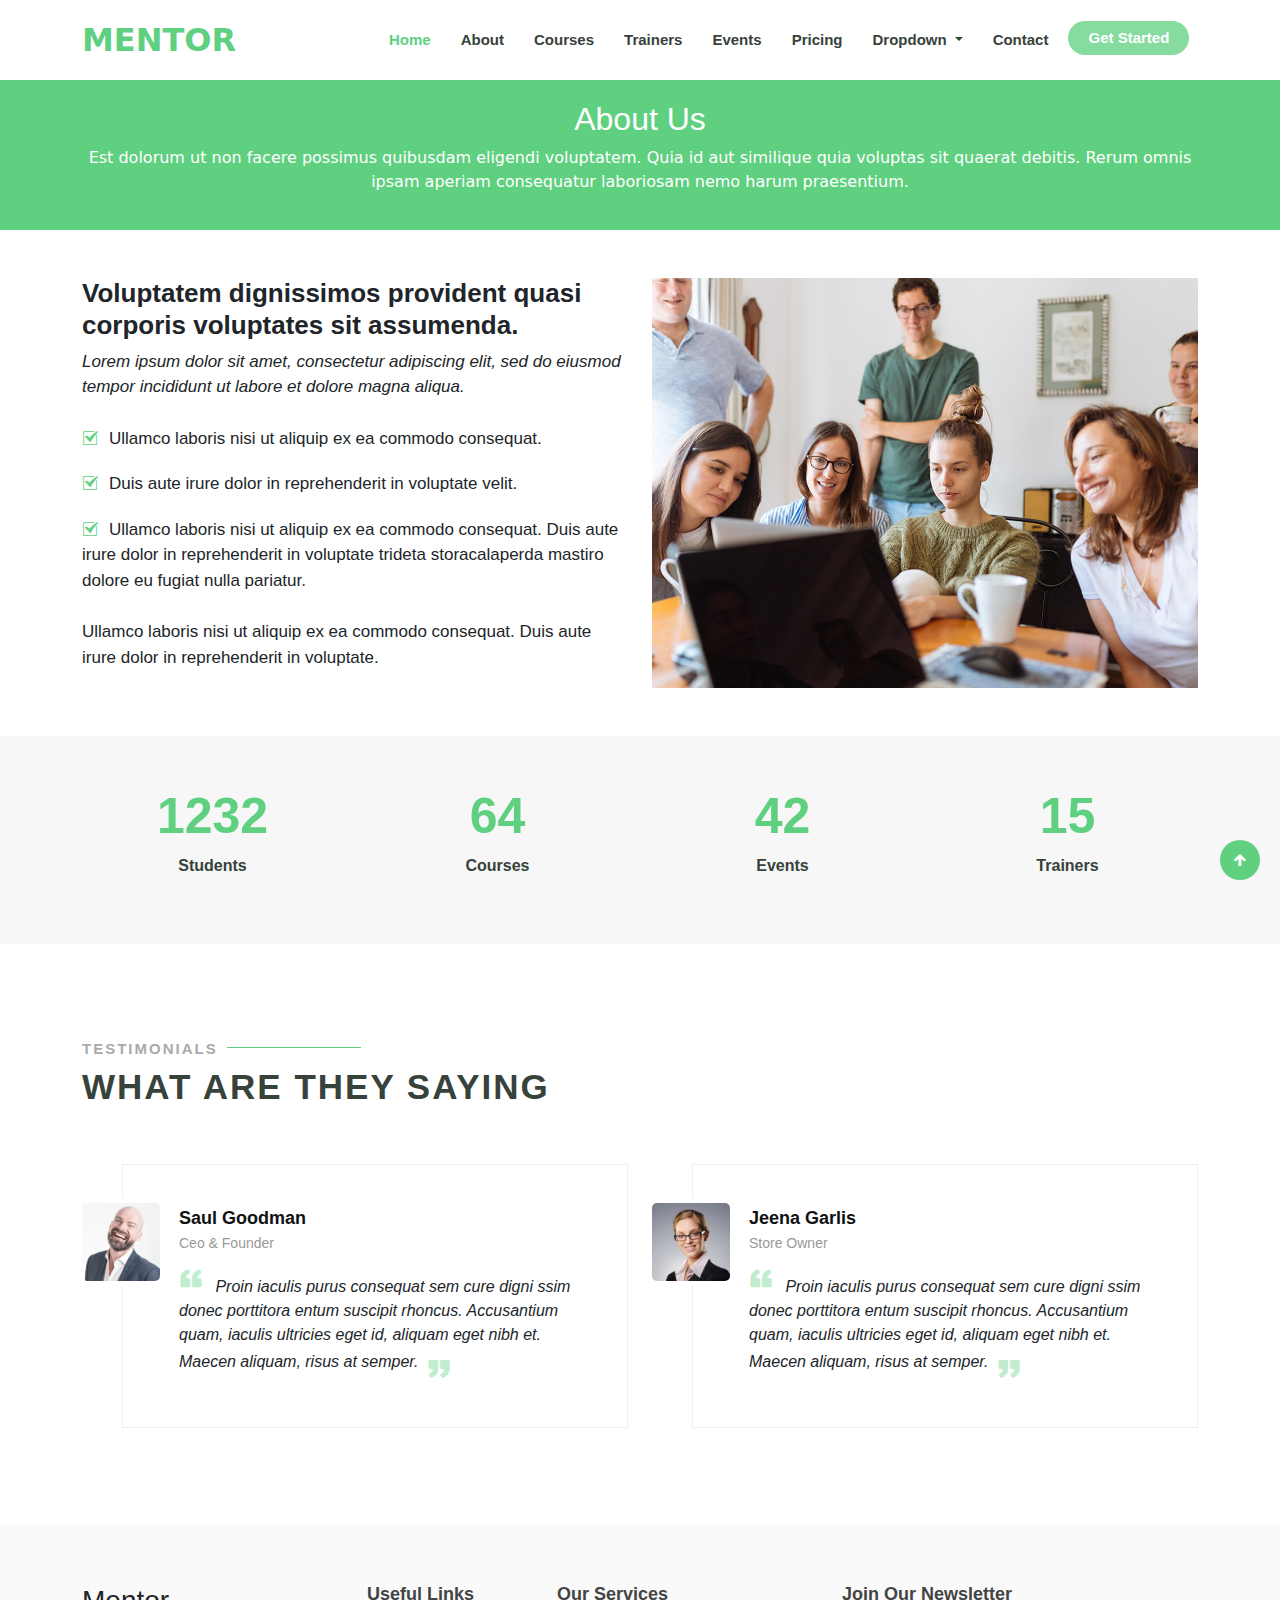
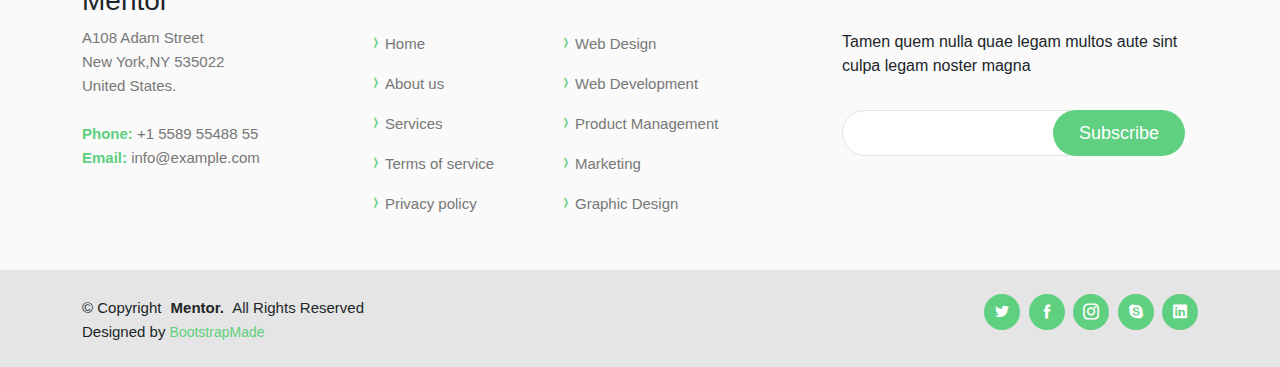
==== about.html @ c1cd203e "update" ====
<!doctype html>
<html>
<head>
     <title> Mentor Template With Bootstrap</title>
             <!---- meta link ------>
	 <meta charset="UTF-8">
	 <meta name="viewport" content="width=device-width , initial-scale=1.0">
             <!---- favicon link ----->
     <link rel="icon" href="images/favicon.png">
	         <!---- icofont link ----->
	 <link rel="stylesheet" href="icon/icofont.min.css">
	         <!----- bootstrap link ---->
	 <link rel="stylesheet" href="css/bootstrap.min.css">
	         <!---- css link ----->
	 <link rel="stylesheet" href="css/main.css">
	 
</head>
<body>

             <!--------- header section start ---------->
  
        <header class="navbar navbar-expand-lg navbar-light bg-white pt-3 pb-3">
			  
			  <div class="col-lg-12">
				<div class="container">
			  <div class="row">
			  
			     <div class="col-lg-3">
				     <a class="logo fs-2 fw-bolder" href="index.html">MENTOR</a>
								<button class="navbar-toggler" type="button" data-bs-toggle="collapse" data-bs-target="#navbarNavDropdown" aria-controls="navbarNavDropdown" aria-expanded="false" aria-label="Toggle navigation">
								<span class="navbar-toggler-icon"></span>
								</button>
				 </div>
				 
				 
				 <div class="col-lg-9 d-flex">
				   <div class="collapse navbar-collapse align-items-center" id="navbarNavDropdown">
					 <ul class="navbar-nav">
					
							<li class="nav-item">
							  <a class="nav-link active" aria-current="page" href="index.html">Home</a>
							</li>
							
							<li class="nav-item">
							  <a class="nav-link" href="about.html">About</a>
							</li>
							
							<li class="nav-item">
							  <a class="nav-link" href="courses.html">Courses</a>
							</li>
							
							<li class="nav-item">
							  <a class="nav-link" href="trainers.html">Trainers</a>
							</li>
							
							<li class="nav-item">
							  <a class="nav-link" href="events.html">Events</a>
							</li>
							
							<li class="nav-item">
							  <a class="nav-link" href="pricing.html">Pricing</a>
							</li>
							
							<li class="nav-item dropdown">
							
							    <a class="nav-link dropdown-toggle" href="#" id="navbarDropdownMenuLink"  data-bs-toggle="dropdown" aria-expanded="false">
								Dropdown
							    </a>
							  <ul class="dropdown-menu" aria-labelledby="navbarDropdownMenuLink">
								<li><a class="dropdown-item pb-2" href="#">Dropdown 1</a></li>
								
								<li class="dropdown-in">
								
								<a class="dropdown-item pb-2" href="#">Deep Dropdown <i class="icofont-caret-right ps-4"></i></a>
								   
								   <ul class="sub-dropdown">
										<li><a href="#"> Deep Dropdown 1 </a></li>
										<li><a href="#"> Deep Dropdown 2 </a></li>
										<li><a href="#"> Deep Dropdown 3 </a></li>
										<li><a href="#"> Deep Dropdown 4 </a></li>
										<li><a href="#"> Deep Dropdown 5 </a></li>
								   </ul>
								
								</li>
								
								<li><a class="dropdown-item pb-2" href="#">Dropdown 3</a></li>
								<li><a class="dropdown-item pb-2" href="#">Dropdown 4</a></li>
								<li><a class="dropdown-item pb-2" href="#">Dropdown 5</a></li>
							  </ul>
							  
							</li>
							
							<li class="nav-item">
							  <a class="nav-link" href="contact.html">Contact</a>
							</li>
							
							<li class="nav-item">
							  <a class="nav-link get-btn" href="courses.html">Get Started</a>
							</li>
							
							
							
					 </ul>
				   </div>
				 </div>
				</div>
				</div>
			</div>
        </header>
		
		
		          <!--------- header section end ---------->
				  
				  
				  
		

            <!--------- about section start --------------------> 
			
			
			
	<section class="about-in" id="about-in">
				<div class="container">
				   <div class="about-in-title">
						   <h4> About Us </h4>
						   <p>Est dolorum ut non facere possimus quibusdam eligendi voluptatem. Quia id aut similique quia voluptas sit quaerat debitis. Rerum omnis ipsam aperiam consequatur laboriosam nemo harum praesentium.</p>
				   </div> 
				</div>
	</section>
	
	
	
	
	<section class="pt-5 image-content">
		   <div class="container">
		      <div class="row">
			     
					 <div class="col-lg-6">
						 <div class="content">
							 <h3>Voluptatem dignissimos provident quasi corporis voluptates sit assumenda.</h3>
							 <p class="content-italic">Lorem ipsum dolor sit amet, consectetur adipiscing elit, sed do eiusmod tempor incididunt ut labore et dolore magna aliqua.</p>
							 <ul class="img-content-list">
								 <li><i class="icofont-tick-boxed"></i>Ullamco laboris nisi ut aliquip ex ea commodo consequat.</li>
								 <li><i class="icofont-tick-boxed"></i>Duis aute irure dolor in reprehenderit in voluptate velit.</li>
								 <li><i class="icofont-tick-boxed"></i>Ullamco laboris nisi ut aliquip ex ea commodo consequat. Duis aute irure dolor in reprehenderit in voluptate trideta storacalaperda mastiro dolore eu fugiat nulla pariatur.</li>
							 </ul>
							 <p class="last-line">Ullamco laboris nisi ut aliquip ex ea commodo consequat. Duis aute irure dolor in reprehenderit in voluptate.</p>
						 </div>
					 </div>
				 
					 <div class="col-lg-6">
						<div class="image-box">
							<img src="images/dis.jpg" class="img-fluid" alt="images-content-images">
						</div>
					 </div>
				 
			  </div>
		   </div>
		<section>
		
		
		
		
	<section class="mt-5 mb-5 rating-section">
	    <div class="container">
		    <div class="row">
			
			    <div class="col-lg-3">
				     <div class="rating-box">
					    <h2>1232</h2>
						<p>Students</p>
					 </div>
				</div>
				
				
				<div class="col-lg-3">
				     <div class="rating-box">
					    <h2>64</h2>
						<p>Courses</p>
					 </div>
				</div>
				
				<div class="col-lg-3">
				     <div class="rating-box">
					    <h2>42</h2>
						<p>Events</p>
					 </div>
				</div>
				
				<div class="col-lg-3">
				     <div class="rating-box">
					    <h2>15</h2>
						<p>Trainers</p>
					 </div>
				</div>
				
			</div>
		</div>
	</section>
	
	       <!------ testimoials ----->
	
	<section class="pt-5 pb-5 testimonials-section">
	   <div class="container">
	      <div class="row">
		  
		     <div class="col-lg-12">
			    <div class="testimonials-title">
				  <h6>testimonials</h6>
				  <div class="testimonials-line"></div>
				  <h2>what are they saying</h2>
				</div>
			 </div>
			 
			 
			         <!---- box-1 ---->
			 
			<div class="col-lg-6 mt-5">
			   <div class="testi-box">
			        <div class="testi-box-content">
					    <img src="images/about/testimonials-1.jpg" alt="testimoials-image">
						<h3>Saul Goodman</h3>
						<h4>Ceo & Founder </h4>
						<p class="fst-italic"> <i class="icofont-quote-left"></i> Proin iaculis purus consequat sem cure digni ssim donec porttitora entum suscipit rhoncus. Accusantium quam, iaculis ultricies eget id, aliquam eget nibh et. Maecen aliquam, risus at semper.<i class="icofont-quote-right"></i> </p>
					</div>
			   </div>
			</div>
			         <!---- box-2 ---->
			<!--<div class="col-lg-6 mt-5">
			   <div class="testi-box">
			        <div class="testi-box-content">
					    <img src="images/about/testimonials-2.jpg" alt="testimoials-image">
						<h3>Sara Wilsson</h3>
						<h4>Designer</h4>
						<p class="fst-italic"> <i class="icofont-quote-left"></i> Proin iaculis purus consequat sem cure digni ssim donec porttitora entum suscipit rhoncus. Accusantium quam, iaculis ultricies eget id, aliquam eget nibh et. Maecen aliquam, risus at semper.<i class="icofont-quote-right"></i> </p>
					</div>
			   </div>
			</div>-->
			         <!---- box-3 ---->
			<div class="col-lg-6 mt-5">
			   <div class="testi-box">
			        <div class="testi-box-content">
					    <img src="images/about/testimonials-3.jpg" alt="testimoials-image">
						<h3>Jeena Garlis</h3>
						<h4>Store Owner </h4>
						<p class="fst-italic"> <i class="icofont-quote-left"></i> Proin iaculis purus consequat sem cure digni ssim donec porttitora entum suscipit rhoncus. Accusantium quam, iaculis ultricies eget id, aliquam eget nibh et. Maecen aliquam, risus at semper.<i class="icofont-quote-right"></i> </p>
					</div>
			   </div>
			</div>
			         <!---- box-4 ---->
			<!--<div class="col-lg-6 mt-5">
			   <div class="testi-box">
			        <div class="testi-box-content">
					    <img src="images/about/testimonials-4.jpg" alt="testimoials-image">
						<h3>Matt Brandon</h3>
						<h4>Freelancer </h4>
						<p class="fst-italic"> <i class="icofont-quote-left"></i> Proin iaculis purus consequat sem cure digni ssim donec porttitora entum suscipit rhoncus. Accusantium quam, iaculis ultricies eget id, aliquam eget nibh et. Maecen aliquam, risus at semper.<i class="icofont-quote-right"></i> </p>
					</div>
			   </div>
			</div>-->
			         <!---- box-5 ---->
			<!--<div class="col-lg-6 mt-5">
			   <div class="testi-box">
			        <div class="testi-box-content">
					    <img src="images/about/testimonials-5.jpg" alt="testimoials-image">
						<h3>John Larson</h3>
						<h4>Entrepreneur </h4>
						<p class="fst-italic"> <i class="icofont-quote-left"></i> Proin iaculis purus consequat sem cure digni ssim donec porttitora entum suscipit rhoncus. Accusantium quam, iaculis ultricies eget id, aliquam eget nibh et. Maecen aliquam, risus at semper.<i class="icofont-quote-right"></i> </p>
					</div>
			   </div>
			</div>-->
			 
			 
			 
								 
			 
		  </div>
	   </div>
	</section>
	

              <!--------- about section end -------------------->
			  
			  
			  
			  
			  
			  
	
			  
			  
			
			
			     <!-------- footer section start -------->
				 
				 
	
	<footer class="footer-section mt-5">
	   <div class="container">
	      <div class="row">
		  
		     <div class="col-lg-3">
				     <div class="main-details">
					     <h3>Mentor</h3>
						 <p> A108 Adam Street <br> New York,NY 535022 <br> United States. <br><br> 
						 <strong>Phone:</strong> +1 5589 55488 55<br>
						 <strong>Email:</strong>  info@example.com
						 </p>
					 </div>
				</div>
				
				    <!--- useful links -->
					
				<div class="col-lg-2">
				     <div class="useful-links">
					     <h4> Useful Links </h4>
						 <ul class="useful-links-list lh-5">
						     <li><i class="icofont-curved-right"></i><a href="#">Home</li></a>
							 <li><i class="icofont-curved-right"></i><a href="#">About us</li></a>
							 <li><i class="icofont-curved-right"></i><a href="#">Services</li></a>
							 <li><i class="icofont-curved-right"></i><a href="#">Terms of service</li></a>
							 <li><i class="icofont-curved-right"></i><a href="#">Privacy policy</li></a>
						 </ul>
					 </div>
				</div>
				
				    <!--- our services -->
					
				<div class="col-lg-3">
				     <div class="our-services">
					     <h4> Our Services </h4>
						 <ul class="our-services-list">
						     <li><i class="icofont-curved-right"></i><a href="#">Web Design</li></a>
							 <li><i class="icofont-curved-right"></i><a href="#">Web Development</li></a>
							 <li><i class="icofont-curved-right"></i><a href="#">Product Management</li></a>
							 <li><i class="icofont-curved-right"></i><a href="#">Marketing</li></a>
							 <li><i class="icofont-curved-right"></i><a href="#">Graphic Design</li></a>
						 </ul>
					 </div>
				</div>
				
				  <!--- subscribe -->
				  
				<div class="col-lg-4">
				     <div class="subscribe">
					     <h4> Join Our Newsletter </h4>
						 <p class="pt-3 pb-3 fs-6"> Tamen quem nulla quae legam multos aute sint culpa legam noster magna </p>
						 
						 <form class="subscribe-btn">
						    <input type="email" name="email" id="email" required>
							<button>Subscribe</button>
						 </form> 
					 </div>
				</div>
				
				
		  </div>
	   </div>
	</footer>
				 
				 
				 
				 <!-------- footer section end -------->
				 
				 
				 
			         <!------------- copyright section start ---------->
					 
					 
	<section class="copyright pt-4 pb-4">
	    <div class="container">
		   <div class="row">
		   
		      <div class="col-lg-9"> 
			      <div class="rights-details">
				      © Copyright <span>Mentor.</span> All Rights Reserved
				  </div>
				  <div class="rights-link">
				       Designed by <a href="#">BootstrapMade</a>
				  </div>
			  </div>
			  
			  <div class="col-lg-3">
			      <div class="end-link">
				     <a href="#"><i class="icofont-twitter"></i></a>
					 <a href="#"><i class="icofont-facebook"></i></a>
					 <a href="#"><i class="icofont-instagram"></i></a>
					 <a href="#"><i class="icofont-skype"></i></a>
					 <a href="#"><i class="icofont-linkedin"></i></a>
				  </div>
				  
			  
			      <!---- arrow ---->
				  
			  <div class="arrow">
			     <a href="#"><i class="icofont-arrow-up"></i></a>
			  </div>
			  </div>
			  
			  
		  </div>
		</div>
	</section>


                    <!------------- copyright section end ------------>	
    
     
	 
	          
			  
			  
			  
  
			  
			  
			  
			  
			  
	<script src="js/bootstrap.bundle.min.js"> </script>		  
</body>
</html>
---- css/main.css ----
*{
	margin:0;
	padding:0;
	box-sizing:border-box;
}

     /*--- ol,ul commom style ---*/

ol,ul{
	padding-left:0 !important;
}
h1,h2,h3,h4,h5,h6{
	font-family: "Raleway", sans-serif;
}




             /*------------ header section style start -----*/

.navbar{
	position:fixed;
	z-index:2;
	top:0;
	right:0;
	left:0;
	bottom:auto;
}
.navbar a.logo{
	text-decoration:none;
	color:#5fcf80;
}


	/*---- nav-link ---*/
	
.navbar-nav .nav-item .nav-link{
	font-size:15px;
	font-weight:600;
	padding-left:22px;
	color:#37423b;
	font-family: "Poppins", sans-serif;
	transition:all 0.3s ease;
}
.navbar-light .navbar-nav .nav-link.active, .navbar-light .navbar-nav .show>.nav-link{
	color:#5fcf80;
}
.navbar-nav .nav-item .nav-link:hover{
	color:#5fcf80;
}

.navbar-nav .nav-item .get-btn{
	color:#fff;
	display:inline-block;
	background-color:#86db9f;
	padding:6px 20px;
	border-radius:25px;
	margin-left:12px;
}
.navbar-nav .nav-item .get-btn:hover{
	color:#fff;
	background-color:#3ac162;
}


      /*----- dropdown ----*/


.dropdown-menu {
	border:none;
	box-shadow:2px 2px 18px -5px #ccc;
}
.dropdown-item{
	font-weight:600;
}
.dropdown-item:hover{
	color:#5fcf80;
	background:none;
}
.nav-li:hover .dropdown-item {
	transform:translateY(0);
	opacity:1;
	visibility:visible;
}

	

.dropdown-in{
	position:relative;
}
.dropdown-in i{
	padding-left:60px;
}

       /*--- ---*/
	   
.sub-dropdown{
	position:absolute;
	top:0;
	right:100%;
	min-width:190px;
	background-color:#fff;
	box-shadow:2px 2px 18px -5px #ccc;
	border-radius:2px;
	text-align:left;
	transform:translateX(-15px);
	opacity:0;
	visibility:hidden;
	transition:all 0.3s ease;
	margin-left:80px;
}
.sub-dropdown li{
	list-style-type:none;
}
.sub-dropdown li a{
	text-decoration:none;
	font-weight:600;
	color:#212529;
	display:block;
	padding:10px 0px 6px 20px;
	transition:all 0.3s ease;
}
.sub-dropdown li a:hover{
	color:#5fcf80;
}
.dropdown-in:hover .sub-dropdown{
	transform:translateX(0);
	opacity:1;
	visibility:visible;
}
	
			 
			 
			 /*------------ header section style end -----*/
			 
			 


             /*--------- banner section style start -------*/
			 
			 
.banner-section{
	background-image: linear-gradient(rgba(0, 0 , 0, 0.4), rgba(0, 0, 0, 0.4)) ,url("../images/main-img.jpg");
	background-size:cover;
	background-attachment:fixed;
	background-position:top center;
	width:100%;
	height:75vh;
}
.banner-content{
	color:#fff;
	padding-top:175px;
}
.banner-content h1{
	font-size:50px;
	font-weight:700;
}
.banner-content p{
	font-size:24px;
	padding-bottom:20px;
}
.banner-content a.banner-btn{
	text-decoration:none;
	color:#fff;
	font-size:18px;
	border:2px solid #fff;
	padding:10px 35px;
	border-radius:25px;
	transition:all 0.3s ease;
}
.banner-content a.banner-btn:hover{
	background-color:#5fcf80;
	color:#fff;
	border-color:#5fcf80;
}
 
 
                /*--------- banner section style end -------*/
				
				
				
				/*--------- image-content section style start -------*/

.image-content{
	font-family: "Raleway", sans-serif;
}				
.content h3{
	font-size:26px;
	font-weight:600;
}
.content .content-italic{
	font-size:17px;
	font-style:italic;
}
.content .last-line{
	font-size:17px;
}

.content ul li{
	list-style-type:none;
	font-size:17px;
	padding-top:10px;
	padding-bottom:10px;
}
.content ul li i{
	color:#5fcf80;
	margin-right:10px;
	line-height:1.5;
}			
				
				/*--------- image-content section style end -------*/
				
				
				
				/*-------- rating section style start -----------*/

.rating-section{
	background-color:#f6f7f6;
}				
.rating-box{
	text-align:center;
	padding:50px 0;
}
.rating-box h2{
	color:#5fcf80;
	font-size:50px;
	font-weight:700;
}
.rating-box p{
	font-size:16px;
	color:#37423b;
	font-weight:bold;
	font-family: "Raleway", sans-serif;
}
				
				
				/*-------- rating section style end -----------*/
				
				
				
				/*-------- details section section style start -----------*/
				

  /*--- main-box --*/
.main-box{
	border-radius:5px;
	background-color:#5fcf80;
	font-family: "Raleway", sans-serif;
}
.main-box a{
	display:inline-block;
	text-decoration:none;
	border-radius:50px;
	padding:8px 25px;
	color:#fff;
    background: rgba(255, 255, 255, 0.2);
	transition:all 0.3s ease;
}
.main-box .details-btn a:hover{
	color:#5fcf80;
	background-color:#fff;
}


/*-- second box ---*/



.second-box{
	border:1px solid #eef0ef;
	text-align:center;
	padding:20px 30px;
}
.second-box i{
	display:inline-block;
	font-size:30px;
	border-radius:50%;
	padding:15px 15px;
	color:#5fcf80;
	background-color:#ecf9f0;
	margin-top:20px;
	margin-bottom:25px;
}
.second-box h5{
	font-size:20px;
	font-weight:600;
	margin-bottom:30px;
	
}
.second-box p{
	font-size:15px;
	color:#848484;
	line-height:1.5;
	margin-bottom:30px;
}

				
				
				/*-------- details section section style end -----------*/
				
				
				
				
			/*--------- trading section style start ------*/
			
			
.trading-box{
	border:1px solid #eef0ef;
	padding:20px;
	margin-bottom:20px;
}

.trading-box i{
	display:inline-block;
	font-size:32px;
}
.trading-box h5 a{
	text-decoration:none;
	color:#37423b;
	font-size:16px;
	font-weight:600;
	text-align:center;
	padding-left:15px;
	transition:all 0.3s ease;
}
.trading-box:hover{
	border-color:#5fcf80;
}
.trading-box:hover h5 a{
	color:#5fcf80;
}
			

			/*--------- trading section style end ------*/
			
			
			
			
			/*--------- course section style start ------*/
			
			
.course-title h6{
	position:relative;
	text-transform:uppercase;
	font-size:15px;
	color:#aaaaaa;
	font-weight:600;
	font-family: "Poppins", sans-serif;
	letter-spacing:2px;
}
.course-title h6:after{
	content:"";
	position:absolute;
	display:inline-block;
	top:40%;
	left:9%;
	width:12%;
	height:1px;
	background-color:#5fcf80;
	
}
.course-title h2{
	text-transform:uppercase;
	font-weight:800;
	font-size:35px;
	color:#37423b;
	letter-spacing:2px;
	font-family: "Poppins", sans-serif;	
}

   /*--- card body ----*/

   
.card-body-section button{
	background-color:#5fcf80;
	font-size:15px;
	color:#fff;
	padding:5px 15px;
	border:none;
}
.card-body-section  span.number{
	margin:0;
	font-weight:700;
	color:#37423b;
	font-size:20px;
}
.card-body-section-btn a{
	font-weight:600;
	text-decoration:none;
	color:#37423b;
	transition:all 0.3s ease;
}
.card-body-section-btn a:hover{
	color:#5fcf80;
}
p.card-body-section-para{
	font-size:15px;
	color:#777777;
	padding-bottom:20px;
	border-bottom:1px solid #eef0ef;
	
}
.card-end-img img.img-fluid{
	border-radius:50%;
	width:50px;
}
.card-end-img span{
	font-size:16px;
	font-weight:600;
	color:#657a6d;
	padding-left:10px;
}

.card-end-icon{
	font-size:18px;
	color:#657a6d;
}
.card-end-icon i{
	display:inline-block;
	padding-left:15px;
}
.card-end-icon span{
	padding-left:5px;
}

			
			/*--------- course section style end ------*/
			
			
			
			
			
			/*--------- trainer section style start ------*/
			

.trainer-section .card .card-body h5{
	font-size:20px;
	font-weight:600;
}
.trainer-section .card .card-body span{
	font-size:12px;
	font-style:italic;
}
.trainer-section .card .card-body p{
	font-size:15px;
	font-style:italic;
	color:#aaaaaa;
}
.trainer-section .card .card-body .trainer-link a{
	text-decoration:none;
	color:#7e9486;
	transition:all 0.3s ease;
}
.trainer-section .card .card-body .trainer-link a i{
	display:inline-block;
	font-size:20px;
	margin:0 2px;
}
.trainer-section .card .card-body .trainer-link a:hover{
	color:#5fcf80;
}


			/*--------- trainer section style end ------*/
			
			
			
			
			/*-------- footer section style start -----*/
			


.footer-section{
	padding:60px 0 30px 0;
	background-color:#f9faf9;
}
.footer-section .main-details p{
	font-size:15px;
	line-height:1.6;
	font-family: "Raleway", sans-serif;
	color:#777777;
}

   /*--- useful-links ---*/
   
.footer-section .useful-links ul{
	padding-top:10px;
}
.footer-section .useful-links h4{
	font-size:18px;
	font-weight:bold;
	color:#444444;
}
.useful-links .useful-links-list{
	list-style-type:none;
}
.useful-links .useful-links-list li i{
	display:inline-block;
	font-size:18px;
	color:#5fcf80;
}
.useful-links .useful-links-list li a{
	text-decoration:none;
	color:#777777;
	font-size:15px;
	transition:all 0.3s ease;
	line-height:40px;
}
.useful-links .useful-links-list li a:hover{
	color:#5fcf80;
}

    /*----- our services ----*/
	

.footer-section .our-services ul{
	padding-top:10px;
}
.footer-section .our-services h4{
	font-size:18px;
	font-weight:bold;
	color:#444444;
}
.our-services .our-services-list{
	list-style-type:none;
}
.our-services .our-services-list li i{
	display:inline-block;
	font-size:18px;
	color:#5fcf80;
}
.our-services .our-services-list li a{
	text-decoration:none;
	color:#777777;
	font-size:15px;
	transition:all 0.3s ease;
	line-height:40px;
}
.our-services .our-services-list li a:hover{
	color:#5fcf80;
}


     /*----- subscribe ----*/
	 

.footer-section .subscribe h4{
	font-size:18px;
	font-weight:bold;
	color:#444444;
}

.subscribe-btn{
	position:relative;
	padding-right:110px;
	
}
.subscribe-btn #email{
	border:1px solid #e0e5e2;
	padding:10px 40px 10px 10px;
	width:100%;
	border-radius:25px;
}
.subscribe-btn button{
	position:absolute;
	top:0;
	right:13px;
	height:100%;
	border:none;
	padding:10px 26px;
	color:#fff;
	font-size:18px;
	font-weight:400;
	background-color:#5fcf80;
	border-radius:25px;
	font-family:"Raleway", sans-serif;
	transition:all 0.3s ease;
}
.subscribe-btn button:hover{
	background-color:#3ac162;
	
}


			
			
			
			/*-------- footer section style end -----*/
			
			
			
			/*-------- copyright section style start -----*/
			

.copyright{
	background-color:#4a504a26;
}			
.copyright .rights-details{
	font-size:15px;
	line-height:1.8;
}
.copyright .rights-details span{
	font-weight:bold;
	padding-right:5px;
	padding-left:5px;
}
.copyright .rights-link{
	font-size:15px;
}
.copyright .rights-link a{
	text-decoration:none;
	color:#5fcf80;
	font-size:14px;
}


   /*--- end link ----*/
   
   
.end-link{
	text-align:end;
}   
.end-link a{
	display:inline-block;
	text-decoration:none;
	color:#fff;
	border-radius:50%;
	background-color:#5fcf80;
	padding:6px 10px;
	font-size:16px;
	margin-left:4px;
	text-align:center;
	transition:all 0.3s ease;
}
.end-link a:hover{
	background-color:#3ac162;
}



.arrow{
	position:fixed;
	bottom:20px;
	right:20px;
	z-index:2;
}

.arrow a{
	
	text-decoration:none;
	display:inline-block;
	color:#fff;
	font-size:20px;
	border:1px solid none;
	border-radius:50%;
	background-color:#5fcf80;
	padding:5px 10px;
	text-align:center;
}
.arrow a:hover{
	opacity:0.8;
}
			
			/*-------- copyright section style end -----*/
			


	 /*=================== breadcrumb page style start ========================*/
	 
	 
	 
	            /*---------- events section style start -------*/

.events{
	background-color:#5fcf80;
}		
.events-title{
	margin-top:80px;
	text-align:center;
	color:#fff;
	padding:20px 0;
}
.events-title h4{
	font-size:32px;
	font-weight:500;
}
.events-title p{
	font-size:px;
}


      /*------ events-content ------*/

.events-content .card{
	position:relative;
	border:none;
	margin-bottom:60px;

}	  
.events-content .card-img img{
	display:block;
	transition:all 0.5s ease;
	border-radius:0;
}
.events-content .card:hover img{
	transform:scale(1.1);
}
.events-content .card-img{
	overflow:hidden;
	border-radius: 0;
}

.events-content .card-body{
	margin:-64px 30px 0 30px;
	z-index:1;
	background-color:#fff;
	padding:30px;
	border-top:4px solid #fff;
	box-shadow:0px 2px 15px rgb(0 0 0 / 12%);
	transition:all 0.5s ease;
}
.events-content .card:hover .card-body{
	border-color:#5fcf80;
}
.events-content .card-body h4 a{
	text-decoration:none;
	font-weight:600;
	color:#37423b;
	transition:all 0.3s ease;
}

.events-content .card:hover .card-body h4 a{
	color:#5fcf80;
}
.events-content .card-body para{
	font-size:16px;
}
.events-content .card-body p.card-para{
	margin-top:20px;
	font-size:16px;
	color:#5e5e5e;
}
				
				
				/*---------- events section style end -------*/
				
				
				
				
	         /*---------------- pricing style start -------------*/


.pricing{
	background-color:#5fcf80;
}		
.pricing-title{
	margin-top:80px;
	text-align:center;
	color:#fff;
	padding:20px 0;
}
.pricing-title h4{
	font-size:32px;
	font-weight:500;
}
.pricing-title p{
	font-size:px;
}


  /*-- pricing content --*/
  

.pricing-content .card{
	border-radius:0;
	position:relative;
	border:1px solid #eef0ef;
	overflow:hidden;
}
.pricing-content .card .card-header{
	font-size:15px;
	padding:16px 0;
	color:#777777;
	font-size:20px;
	font-weight:600;
	background-color:#f8f8f8;
	border-bottom:none;
}
.pricing-content .card-body .box span{
	color:#bababa;
}
.pricing-content .card-body .box sup{
	font-size:17px;
	top:-15px;
	
}
.pricing-content .card-body .box sup,strong{
	color:#5fcf80;
}
.pricing-content .card-body ul li{
	list-style-type:none;
	padding:0 0 12px 0;
	color:#444444;
	font-size:15px;
}
.pricing-content .card-body ul .li-1,.li-2{
	color:#ccc;
	text-decoration:line-through;
	
}
.pricing-content .card-body ul .li-2{
	color:#ccc;
	text-decoration:line-through;
}
.pricing-content .card-footer{
	background-color:#f8f8f8;
	padding:20px 0;
	border-top:none;
}
.pricing-content .card-footer .btn-buy{
	text-decoration:none;
	color:#fff;
	border-radius:25px;
	background-color:#5fcf80;
	display:inline-block;
	padding:8px 33px;
	font-weight:500;
	transition:all 0.3s ease;
}
.pricing-content .card-footer .btn-buy:hover{
	background-color:#3ac162;
}
.pricing-content .card .header-2{
	background-color:#5fcf80;
	color:#fff;
	border-radius:0;
}	
.pricing-content .advanced{
	position:absolute;
	transform:rotate(45deg);
	width:200px;
	top:20px;
	right:-66px;
	z-index:1;
	background-color:#5fcf80;
	color:#fff;
	text-align:center;
}
			
	 
	 
	          /*---------------- pricing style end -------------*/
			  
			  
			  
		/*---------------- contact style start -------------*/
			  
			  
.contact{
	background-color:#5fcf80;
}		
.contact-title{
	margin-top:80px;
	text-align:center;
	color:#fff;
	padding:20px 0;
}
.contact-title h4{
	font-size:32px;
	font-weight:500;
}
.contact-title p{
	font-size:px;
}

/*--- contact map --*/

.contact-map .map iframe{
	width:100%;
	height:400px;
}	

    /*-- contact content --*/

.contact-content .contact-details .location{
	padding-bottom:20px;
}
.contact-content .contact-details .location i{
	font-size:25px;
	color:#5fcf80;
	border-radius:50%;
	background-color:#ecf9f0;
	float:left;
	width:50px;
	height:50px;
	display:flex;
	align-items:center;
	justify-content:center;
	transition:all 0.5s ease;
}
.contact-content .contact-details .location:hover i{
	color:#fff;
	background-color:#5fcf80;	
}
.contact-content .contact-details .location h4{
	padding-left:70px;
	color:#37423b;
	font-style:22px;
	font-weight:500;
}
.contact-content .contact-details .location p{
	padding-left:70px;
	font-size:15px;
	color:#657a6d;
}

    /*-- form --*/
	
.contact-content .contact-form a{
	text-decoration:none;
	display:inline-block;
	color:#fff;
	font-size:18px;
	padding:8px 35px;
	border-radius:25px;
	background-color:#5fcf80;
	transition:all 0.3s ease;
}
.contact-content .contact-form .send-btn{
	text-align:center;
	margin-top:20px;
}
.contact-content .contact-form a:hover{
	background-color:#3ac162;
}
.contact-content .contact-form .form-control:focus{
	border-color:#3ac162;
	box-shadow:none;
}
			  
			  
		  /*---------------- contact style end -------------*/	
		  
			  
			  
			 /*---------------- course-in style start -------------*/ 
			  
			  
.course-in{
	background-color:#5fcf80;
}		
.course-in-title{
	margin-top:80px;
	text-align:center;
	color:#fff;
	padding:20px 0;
}
.course-in-title h4{
	font-size:32px;
	font-weight:500;
}
.course-in-title p{
	font-size:px;
}	



       /*---------------- course-in style end -------------*/



         /*------------ trainers-in style start ---------*/ 	 


.trainers-in{
	background-color:#5fcf80;
}		
.trainers-in-title{
	margin-top:80px;
	text-align:center;
	color:#fff;
	padding:20px 0;
}
.trainers-in-title h4{
	font-size:32px;
	font-weight:500;
}
.trainers-in-title p{
	font-size:px;
}	



         /*------------ trainers-in style end ---------*/



               /*------------ about-in style start ---------*/	
			   


.about-in{
	background-color:#5fcf80;
}		
.about-in-title{
	margin-top:80px;
	text-align:center;
	color:#fff;
	padding:20px 0;
}
.about-in-title h4{
	font-size:32px;
	font-weight:500;
}
.about-in-title p{
	font-size:px;
}	


   /*---- testimonials ---*/
   
  
.testimonials-title h6{
	position:relative;
	text-transform:uppercase;
	font-size:15px;
	color:#aaaaaa;
	font-weight:600;
	font-family: "Poppins", sans-serif;
	letter-spacing:2px;
}
.testimonials-title h6:after{
	content:"";
	position:absolute;
	display:inline-block;
	top:40%;
	left:13%;
	width:12%;
	height:1px;
	background-color:#5fcf80;
	
}
.testimonials-title h2{
	text-transform:uppercase;
	font-weight:800;
	font-size:35px;
	color:#37423b;
	letter-spacing:2px;
	font-family: "Poppins", sans-serif;	
}

    /*---- testi content ---*/
	

.testi-box{
	margin-left:40px;
}
.testi-box-content {
	border:1px solid #eef0ef;
	padding:33px 35px 33px 56px;
	position:relative;
}
.testi-box-content img{
	width:88px;
	position:absolute;
	left:-46px;
	border:5px solid #fff;
	border-radius:10px;
}
.testi-box-content h3{
	font-size:18px;
	font-weight:bold;
	color:#111;
	margin:10px 0 6px 0;
}
.testi-box-content h4{
	color:#999;
	font-size:14px;
}
.testi-box-content p{
	margin:20px 0 20px 0;
}
.testi-box-content i{
	color:#c1ecce;
	display:inline-block;
	font-size:24px;
}
.testi-box-content p i:first-child{
	padding-right:8px;
	transform:translateY(-5px);
}
.testi-box-content p i:last-child{
	padding-left:8px;
	transform:translateY(10px);
}


              /*------------ about-in style end ---------*/		 			   
			  
			  
			  
	 
	 /*=================== breadcrumb page style end ==========================*/
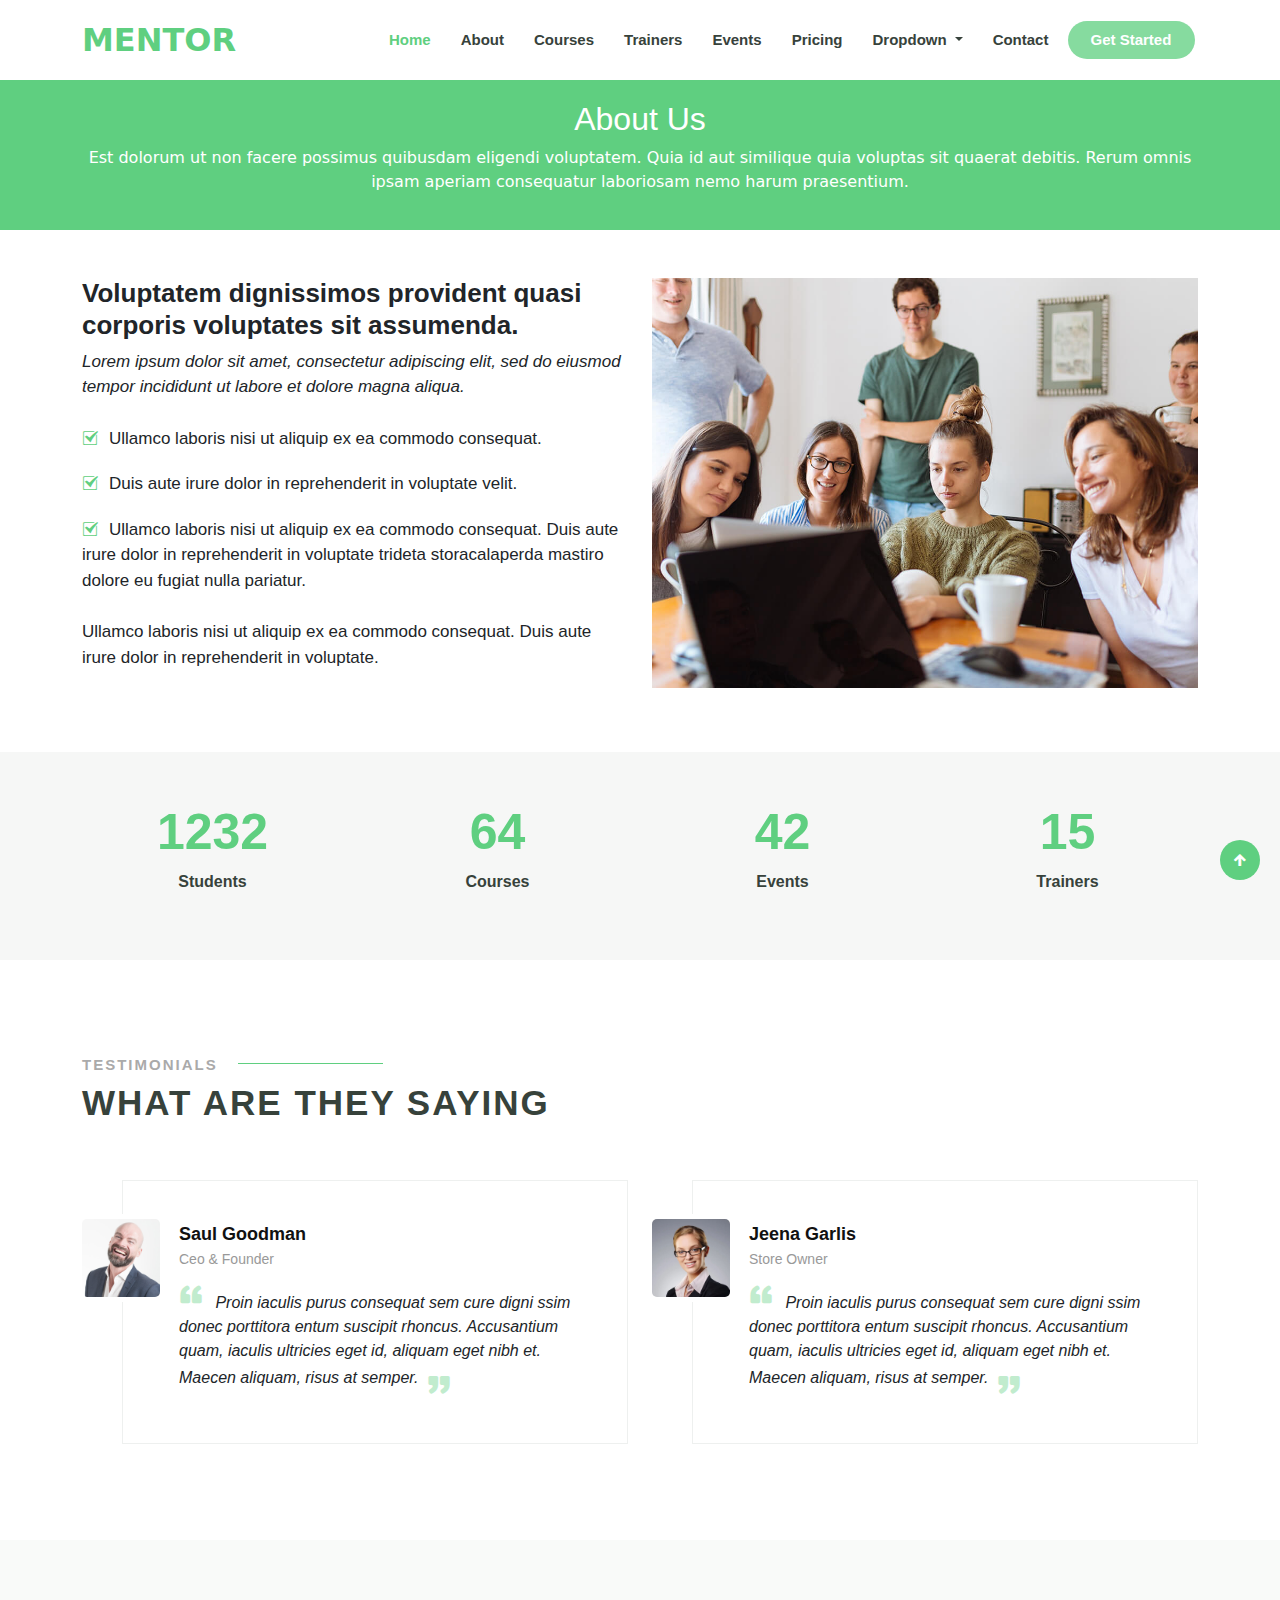
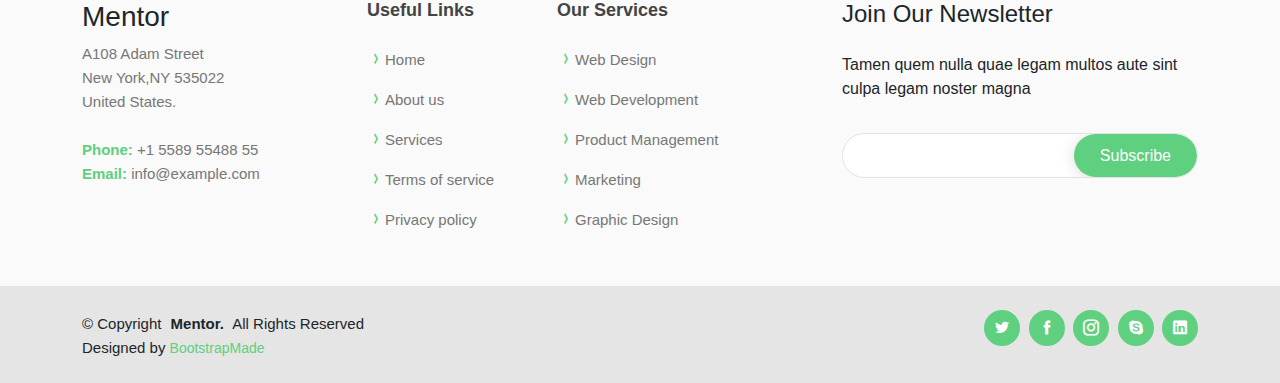
==== commit da9bfffa: "update" ====
--- a/about.html
+++ b/about.html
@@ -11,6 +11,8 @@
 	 <link rel="stylesheet" href="icon/icofont.min.css">
 	         <!----- bootstrap link ---->
 	 <link rel="stylesheet" href="css/bootstrap.min.css">
+	         <!----- responsive link ---->
+	 <link rel="stylesheet" href="css/responsive.css">
 	         <!---- css link ----->
 	 <link rel="stylesheet" href="css/main.css">
 	 
@@ -19,17 +21,21 @@
 
              <!--------- header section start ---------->
   
-        <header class="navbar navbar-expand-lg navbar-light bg-white pt-3 pb-3">
-			  
-			  <div class="col-lg-12">
+        <header class="navbar-expand-lg navbar-light bg-white pt-3 pb-3">
+			  
+			 
 				<div class="container">
 			  <div class="row">
 			  
-			     <div class="col-lg-3">
+			     <div class="col-lg-3 logo-name d-flex justify-content-between">
 				     <a class="logo fs-2 fw-bolder" href="index.html">MENTOR</a>
+					      <div class="nav-btn d-flex justify-content-between">
+						    <a class="nav-link get-btn d-block d-md-block d-lg-none" href="courses.html">Get Started</a>
+						 
 								<button class="navbar-toggler" type="button" data-bs-toggle="collapse" data-bs-target="#navbarNavDropdown" aria-controls="navbarNavDropdown" aria-expanded="false" aria-label="Toggle navigation">
 								<span class="navbar-toggler-icon"></span>
 								</button>
+					     </div>
 				 </div>
 				 
 				 
@@ -94,7 +100,7 @@
 							  <a class="nav-link" href="contact.html">Contact</a>
 							</li>
 							
-							<li class="nav-item">
+							<li class="nav-item d-lg-block  d-none d-md-none">
 							  <a class="nav-link get-btn" href="courses.html">Get Started</a>
 							</li>
 							
@@ -105,7 +111,9 @@
 				 </div>
 				</div>
 				</div>
+			
 			</div>
+			
         </header>
 		
 		
@@ -133,7 +141,7 @@
 	
 	<section class="pt-5 image-content">
 		   <div class="container">
-		      <div class="row">
+		      <div class="row direction">
 			     
 					 <div class="col-lg-6">
 						 <div class="content">
@@ -149,7 +157,7 @@
 					 </div>
 				 
 					 <div class="col-lg-6">
-						<div class="image-box">
+						<div class="image-box mb-3">
 							<img src="images/dis.jpg" class="img-fluid" alt="images-content-images">
 						</div>
 					 </div>
@@ -165,7 +173,7 @@
 	    <div class="container">
 		    <div class="row">
 			
-			    <div class="col-lg-3">
+			    <div class="col-lg-3 col-6">
 				     <div class="rating-box">
 					    <h2>1232</h2>
 						<p>Students</p>
@@ -173,21 +181,21 @@
 				</div>
 				
 				
-				<div class="col-lg-3">
+				<div class="col-lg-3 col-6">
 				     <div class="rating-box">
 					    <h2>64</h2>
 						<p>Courses</p>
 					 </div>
 				</div>
 				
-				<div class="col-lg-3">
+				<div class="col-lg-3 col-6">
 				     <div class="rating-box">
 					    <h2>42</h2>
 						<p>Events</p>
 					 </div>
 				</div>
 				
-				<div class="col-lg-3">
+				<div class="col-lg-3 col-6">
 				     <div class="rating-box">
 					    <h2>15</h2>
 						<p>Trainers</p>
@@ -299,7 +307,7 @@
 	   <div class="container">
 	      <div class="row">
 		  
-		     <div class="col-lg-3">
+		     <div class="col-md-6 col-lg-3">
 				     <div class="main-details">
 					     <h3>Mentor</h3>
 						 <p> A108 Adam Street <br> New York,NY 535022 <br> United States. <br><br> 
@@ -311,45 +319,48 @@
 				
 				    <!--- useful links -->
 					
-				<div class="col-lg-2">
+				<div class="col-md-6 col-lg-2">
 				     <div class="useful-links">
 					     <h4> Useful Links </h4>
 						 <ul class="useful-links-list lh-5">
-						     <li><i class="icofont-curved-right"></i><a href="#">Home</li></a>
-							 <li><i class="icofont-curved-right"></i><a href="#">About us</li></a>
-							 <li><i class="icofont-curved-right"></i><a href="#">Services</li></a>
-							 <li><i class="icofont-curved-right"></i><a href="#">Terms of service</li></a>
-							 <li><i class="icofont-curved-right"></i><a href="#">Privacy policy</li></a>
+						     <li><i class="icofont-curved-right"><a href="#">Home</a></i></li>
+							 <li><i class="icofont-curved-right"><a href="#">About us</a></i></li>
+							 <li><i class="icofont-curved-right"><a href="#">Services</a></i></li>
+							 <li><i class="icofont-curved-right"><a href="#">Terms of service</a></i></li>
+							 <li><i class="icofont-curved-right"><a href="#">Privacy policy</a></i></li>
 						 </ul>
 					 </div>
 				</div>
 				
 				    <!--- our services -->
 					
-				<div class="col-lg-3">
+				<div class="col-md-6 col-lg-3">
 				     <div class="our-services">
 					     <h4> Our Services </h4>
 						 <ul class="our-services-list">
-						     <li><i class="icofont-curved-right"></i><a href="#">Web Design</li></a>
-							 <li><i class="icofont-curved-right"></i><a href="#">Web Development</li></a>
-							 <li><i class="icofont-curved-right"></i><a href="#">Product Management</li></a>
-							 <li><i class="icofont-curved-right"></i><a href="#">Marketing</li></a>
-							 <li><i class="icofont-curved-right"></i><a href="#">Graphic Design</li></a>
+						     <li><i class="icofont-curved-right"><a href="#">Web Design</a></i></li>
+							 <li><i class="icofont-curved-right"><a href="#">Web Development</a></i></li>
+							 <li><i class="icofont-curved-right"><a href="#">Product Management</a></i></li>
+							 <li><i class="icofont-curved-right"><a href="#">Marketing</a></i></li>
+							 <li><i class="icofont-curved-right"><a href="#">Graphic Design</a></i></li>
 						 </ul>
 					 </div>
 				</div>
 				
 				  <!--- subscribe -->
-				  
-				<div class="col-lg-4">
+				 
+
+                				 
+				<div class="col-md-6 col-lg-4">
 				     <div class="subscribe">
 					     <h4> Join Our Newsletter </h4>
 						 <p class="pt-3 pb-3 fs-6"> Tamen quem nulla quae legam multos aute sint culpa legam noster magna </p>
 						 
-						 <form class="subscribe-btn">
-						    <input type="email" name="email" id="email" required>
-							<button>Subscribe</button>
-						 </form> 
+						 <form class="sub-btn">
+						     <input type="email" id="email" name="email" required>
+							 <button>Subscribe</button>
+						 </form>
+						 
 					 </div>
 				</div>
 				
@@ -361,7 +372,6 @@
 				 
 				 
 				 <!-------- footer section end -------->
-				 
 				 
 				 
 			         <!------------- copyright section start ---------->
@@ -371,7 +381,7 @@
 	    <div class="container">
 		   <div class="row">
 		   
-		      <div class="col-lg-9"> 
+		      <div class="col-md-7 col-lg-9"> 
 			      <div class="rights-details">
 				      © Copyright <span>Mentor.</span> All Rights Reserved
 				  </div>
@@ -380,7 +390,7 @@
 				  </div>
 			  </div>
 			  
-			  <div class="col-lg-3">
+			  <div class="col-md-5 col-lg-3">
 			      <div class="end-link">
 				     <a href="#"><i class="icofont-twitter"></i></a>
 					 <a href="#"><i class="icofont-facebook"></i></a>
@@ -397,7 +407,6 @@
 			  </div>
 			  </div>
 			  
-			  
 		  </div>
 		</div>
 	</section>
--- a/css/responsive.css
+++ b/css/responsive.css
@@ -0,0 +1,188 @@
+@media (max-width:576px){
+	
+	.get-btn{
+		margin-right:10px;
+	}
+	     /*--- course section ----*/
+		 
+	.course-section .course-title h6:after{
+		left:28%;
+		width:30%;
+	}
+	
+	/*--- banner --*/
+	
+	.banner-content{
+		
+	}
+	.banner-section .banner-content h1{
+		font-size:30px;
+	}
+	.banner-section .banner-content p{
+		font-size:18px;
+	}
+	
+	.banner-section .banner-content{
+		padding-top:200px;
+		padding-bottom:180px;
+	}
+	
+	
+	/*--- end link ----*/
+	
+	.copyright{
+	text-align:center;
+    } 
+	.copyright .end-link{
+	text-align:center;
+	margin-top:10px;
+    } 
+	
+	.direction{
+		flex-direction:column-reverse;
+	}
+	/*-------- about ------*/
+	
+	.testimonials-section .testimonials-title h6:after{
+		left:46%;
+		width:30%;
+	}
+
+}
+
+
+@media (min-width:768px){
+	
+	.banner-section .banner-content{
+		padding-top:200px;
+		padding-bottom:200px;
+	}
+	   /*--- course ----*/
+	.course-section .course-title h6:after{
+		left:16%;
+		width:20%;
+	}
+	
+	.direction{
+		flex-direction:column-reverse;
+	}
+	.get-btn{
+		margin-right:10px;
+	}
+	
+	/*------- about -----*/
+	
+	.testimonials-section .testimonials-title h6:after{
+		left:22%;
+		width:20%;
+	}
+}
+
+
+
+@media (min-width:992px){
+	
+	
+	
+	
+	.get-btn1 a{
+	color:#fff;
+	display:inline-block;
+	background-color:#86db9f;
+	padding:8px 24px;
+	border-radius:25px;
+	margin-left:12px;
+    }
+   .get-btn1 a:hover{
+	color:#fff;
+	background-color:#3ac162;
+    }
+	
+	
+	
+	/*--- navbar ---*/
+	
+	.navbar-collapse .navbar-nav .nav-item .nav-link{
+		padding-left:10px;
+		font-size:14px;
+	}
+   
+	
+	  /*-- banner --*/
+	
+	.banner-section .banner-content{
+		padding-top:300px;
+		padding-bottom:300px;
+	}
+	
+	.course-section .course-title h6:after{
+		left:12%;
+		width:12%;
+	}
+	
+	.card-body-section-btn a{
+		font-size:18px;
+	}
+	
+	.copyright .end-link a{
+		margin:0;
+	}
+	.direction{
+		flex-direction:unset !important;
+	}
+	
+	
+	/*---- about ----*/
+	
+	.testimonials-section .testimonials-title h6:after{
+	  left:16%;
+	  width:20%;
+	}
+	
+}
+
+
+@media (min-width:1200px){
+	
+	.course-section .course-title h6:after{
+		left:9%;
+		width:12%;
+	}
+	.card-body-section-btn a{
+		font-size:20px;
+	}
+	
+	.copyright .end-link a{
+		margin-left:4px;
+	}
+	
+	.direction{
+		flex-direction:unset !important;
+	}
+	   
+	    /*-- banner ----*/
+	
+	.banner-section .banner-content{
+	padding-top:160px;
+	padding-bottom:100px;
+	}
+	
+	/*---- navbar ---*/
+	
+	.navbar-collapse .navbar-nav .nav-item .nav-link{
+		padding-left:22px;
+		font-size:15px;
+	}
+	.get-btn{
+		margin-right:0;
+	}
+	
+	/*------- about -----*/
+	
+	.testimonials-section .testimonials-title h6:after{
+	  top:40%;
+	  left:14%;
+	  width:13%;
+	}
+	
+}--- a/css/main.css
+++ b/css/main.css
@@ -10,7 +10,20 @@
 	padding-left:0 !important;
 }
 h1,h2,h3,h4,h5,h6{
-	font-family: "Raleway", sans-serif;
+	font-family: "Raleway", sans-serif !important;
+}
+
+.get-btn{
+	color:#fff;
+	display:inline-block;
+	background-color:#86db9f;
+	padding:8px 24px;
+	border-radius:25px;
+	margin-left:12px;
+}
+.get-btn:hover{
+	color:#fff;
+	background-color:#3ac162;
 }
 
 
@@ -18,7 +31,7 @@
 
              /*------------ header section style start -----*/
 
-.navbar{
+.navbar-light{
 	position:fixed;
 	z-index:2;
 	top:0;
@@ -26,7 +39,7 @@
 	left:0;
 	bottom:auto;
 }
-.navbar a.logo{
+.logo-name a.logo{
 	text-decoration:none;
 	color:#5fcf80;
 }
@@ -53,7 +66,7 @@
 	color:#fff;
 	display:inline-block;
 	background-color:#86db9f;
-	padding:6px 20px;
+	padding:8px 24px;
 	border-radius:25px;
 	margin-left:12px;
 }
@@ -145,11 +158,11 @@
 	background-attachment:fixed;
 	background-position:top center;
 	width:100%;
-	height:75vh;
 }
 .banner-content{
 	color:#fff;
-	padding-top:175px;
+	padding-top:160px;
+	padding-bottom:100px;
 }
 .banner-content h1{
 	font-size:50px;
@@ -246,6 +259,7 @@
 	border-radius:5px;
 	background-color:#5fcf80;
 	font-family: "Raleway", sans-serif;
+	height:100%;
 }
 .main-box a{
 	display:inline-block;
@@ -269,6 +283,7 @@
 .second-box{
 	border:1px solid #eef0ef;
 	text-align:center;
+	height:100%;
 	padding:20px 30px;
 }
 .second-box i{
@@ -291,7 +306,6 @@
 	font-size:15px;
 	color:#848484;
 	line-height:1.5;
-	margin-bottom:30px;
 }
 
 				
@@ -306,8 +320,9 @@
 			
 .trading-box{
 	border:1px solid #eef0ef;
+	min-height:50%;
+	margin-bottom:30px;
 	padding:20px;
-	margin-bottom:20px;
 }
 
 .trading-box i{
@@ -317,7 +332,7 @@
 .trading-box h5 a{
 	text-decoration:none;
 	color:#37423b;
-	font-size:16px;
+	font-size:15px;
 	font-weight:600;
 	text-align:center;
 	padding-left:15px;
@@ -370,12 +385,14 @@
 
    /*--- card body ----*/
 
-   
-.card-body-section button{
-	background-color:#5fcf80;
-	font-size:15px;
-	color:#fff;
-	padding:5px 15px;
+
+  
+.card-body-section h4 a{
+	text-decoration:none;
+	background-color:#5fcf80;
+	font-size:15px;
+	color:#fff;
+	padding:10px 18px;
 	border:none;
 }
 .card-body-section  span.number{
@@ -499,14 +516,15 @@
 	font-size:18px;
 	color:#5fcf80;
 }
-.useful-links .useful-links-list li a{
+.useful-links .useful-links-list li i a{
 	text-decoration:none;
 	color:#777777;
 	font-size:15px;
 	transition:all 0.3s ease;
 	line-height:40px;
-}
-.useful-links .useful-links-list li a:hover{
+	font-family: "Open Sans", sans-serif;
+}
+.useful-links .useful-links-list li i a:hover{
 	color:#5fcf80;
 }
 
@@ -529,14 +547,15 @@
 	font-size:18px;
 	color:#5fcf80;
 }
-.our-services .our-services-list li a{
+.our-services .our-services-list li i a{
 	text-decoration:none;
 	color:#777777;
 	font-size:15px;
 	transition:all 0.3s ease;
 	line-height:40px;
-}
-.our-services .our-services-list li a:hover{
+	font-family: "Open Sans", sans-serif;
+}
+.our-services .our-services-list li i a:hover{
 	color:#5fcf80;
 }
 
@@ -544,46 +563,40 @@
      /*----- subscribe ----*/
 	 
 
-.footer-section .subscribe h4{
-	font-size:18px;
-	font-weight:bold;
-	color:#444444;
-}
-
-.subscribe-btn{
+
+.sub-btn{
+	border:1px solid #e0e5e2;
+	border-radius:25px;
+	width:100%;
+	height:45px;
+	background-color:#fff;
+	padding:7px 103px 3px 11px;
+	overflow:hidden;
 	position:relative;
-	padding-right:110px;
-	
-}
-.subscribe-btn #email{
-	border:1px solid #e0e5e2;
-	padding:10px 40px 10px 10px;
-	width:100%;
-	border-radius:25px;
-}
-.subscribe-btn button{
+}
+.sub-btn button{
 	position:absolute;
 	top:0;
-	right:13px;
+	right:0;
 	height:100%;
 	border:none;
-	padding:10px 26px;
-	color:#fff;
-	font-size:18px;
-	font-weight:400;
-	background-color:#5fcf80;
+	color:#fff;
+	padding:0 26px;
 	border-radius:25px;
-	font-family:"Raleway", sans-serif;
-	transition:all 0.3s ease;
-}
-.subscribe-btn button:hover{
+	background-color:#5fcf80;
+	box-shadow:0px 2px 15px rgb(0 0 0 / 14%);
+	transition:all 0.3s ease;
+}
+.sub-btn button:hover{
 	background-color:#3ac162;
-	
-}
-
-
-			
-			
+}
+.sub-btn #email{
+	border:none;
+	height:30px;
+	width:90%;
+	padding:0 6px 0 6px;
+}
+		
 			
 			/*-------- footer section style end -----*/
 			
@@ -662,6 +675,11 @@
 }
 			
 			/*-------- copyright section style end -----*/
+			
+			
+			
+			
+			
 			
 
 
